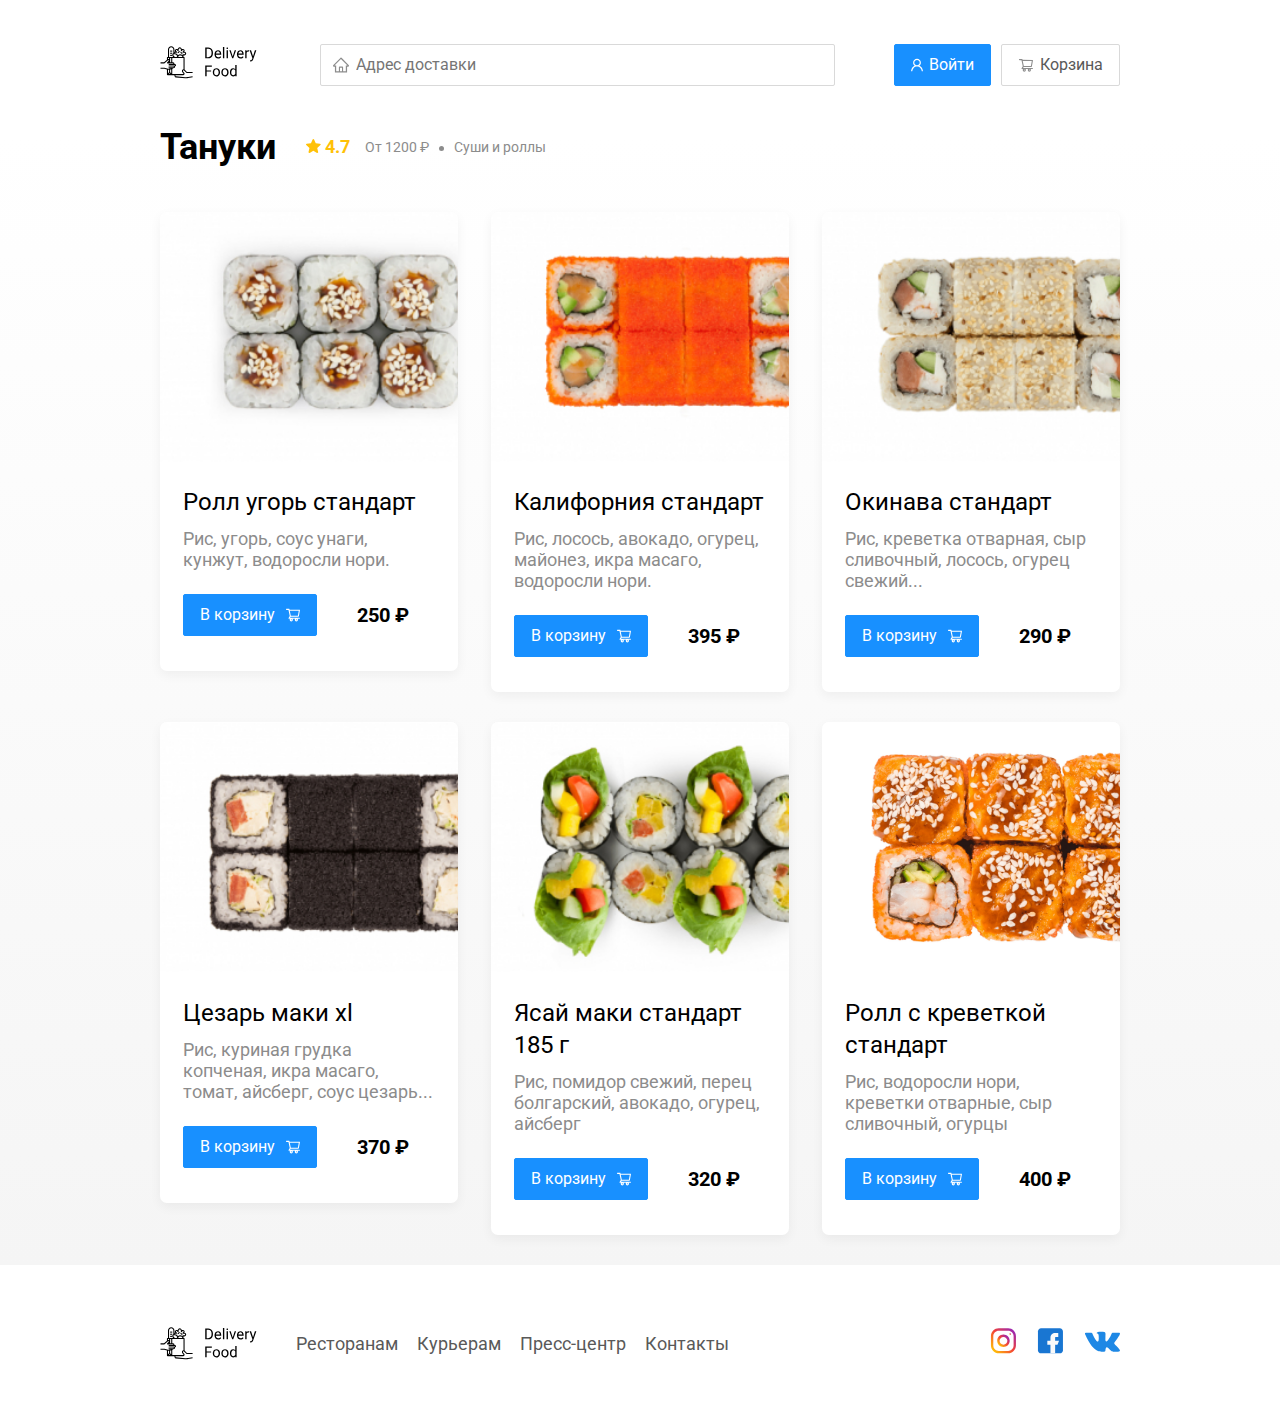
==== restaurant.html @ d9d1af6b "Add files via upload" ====
<!DOCTYPE html>
<html lang="ru">
<head>
    <meta charset="UTF-8">
    <meta name="viewport" content="width=device-width, initial-scale=1.0">
    <title>Тануки - доставка еды на дом</title>
    <link href="https://fonts.googleapis.com/css?family=Roboto:400,700&display=swap&subset=cyrillic" rel="stylesheet">
    <link rel="stylesheet" href="css/normalize.css">
    <link rel="stylesheet" href="css/animate.css">
    <link rel="stylesheet" href="css/style.css ">
</head>
<body>
    <div class="container">
        <header class="header">
            <a href="index.html" class="logo">
               <img src="img/logo.svg" alt="Logo"> 
            </a>
            <input type="text" class="input input-address" placeholder="Адрес доставки">
            <div class="buttons">
                <button class="button button-primary">
                    <img src="img/user.svg" alt="user" class="button-icon">
                    <span class="button-text">Войти</span>
                </button>
                <button class="button" id="cart-button">
                    <img src="img/shopping-card.svg" alt="shopping cart" class="button-icon">
                    <span class="button-text">Корзина</span>
                </button>
            </div>
        </header>
    </div>
    <!-- /.container -->

    <main class="main">
        <div class="container">    
            <section class="restaurants">
                <div class="section-heading">
                    <h2 class="section-title">Тануки</h2>
                    <div class="restaurant-info">
                        <div class="rating"><img src="img/rating.svg" alt="rating" class="rating-star"> 4.7</div>
                        <div class="price">От 1200 ₽</div>
                        <div class="category">Суши и роллы</div>
                    </div>
                    <!-- /.card-info -->
                </div>
                <div class="cards">
                    <div class="card wow fadeInUp" data-wow-delay="0.2s">
                        <img src="img/ygor.jpg" alt="image" class="card-image">
                        <div class="card-text">
                            <div class="card-heading">
                                <h3 class="card-title card-title-reg">Ролл угорь стандарт</h3>
                            </div>
                            <!-- /.card-heading -->
                            <div class="card-info">    
                                <div class="ingredients">Рис, угорь, соус унаги, кунжут, водоросли нори.</div>
                            </div>
                            <!-- /.card-info -->
                            <div class="card-buttons">
                                <button class="button button-primary">
                                    <span class="button-card-text">В корзину</span>
                                    <img src="img/shopping-card-white.svg" alt="shopping-cart" class="button-card-image">
                                </button>
                                <strong class="card-price-bold">250 ₽</strong>
                            </div>
                        </div>
                        <!-- /.card-text -->
                    </div>
                    <!-- /.card -->
    
                    <div class="card wow fadeInUp" data-wow-delay="0.4s">
                        <img src="img/kalifornia.jpg" alt="image" class="card-image">
                        <div class="card-text">
                            <div class="card-heading">
                                <h3 class="card-title card-title-reg">Калифорния стандарт</h3>
                            </div>
                            <!-- /.card-heading -->
                            <div class="card-info">    
                                <div class="ingredients">Рис, лосось, авокадо, огурец, майонез, икра масаго, водоросли нори.</div>
                            </div>
                            <!-- /.card-info -->
                            <div class="card-buttons">
                                <button class="button button-primary">
                                    <span class="button-card-text">В корзину</span>
                                    <img src="img/shopping-card-white.svg" alt="shopping-cart" class="button-card-image">
                                </button>
                                <strong class="card-price-bold">395 ₽</strong>
                            </div>
                        </div>
                        <!-- /.card-text -->
                    </div>
                    <!-- /.card -->
    
                    <div class="card wow fadeInUp" data-wow-delay="0.6s">
                        <img src="img/okinava.jpg" alt="image" class="card-image">
                        <div class="card-text">
                            <div class="card-heading">
                                <h3 class="card-title card-title-reg">Окинава стандарт</h3>
                            </div>
                            <!-- /.card-heading -->
                            <div class="card-info">    
                                <div class="ingredients"> Рис, креветка отварная, сыр сливочный, лосось, огурец свежий...</div>
                            </div>
                            <!-- /.card-info -->
                            <div class="card-buttons">
                                <button class="button button-primary">
                                    <span class="button-card-text">В корзину</span>
                                    <img src="img/shopping-card-white.svg" alt="shopping-cart" class="button-card-image">
                                </button>
                                <strong class="card-price-bold">290 ₽</strong>
                            </div>
                        </div>
                        <!-- /.card-text -->
                    </div>
                    <!-- /.card -->
    
                    <div class="card wow fadeInUp" data-wow-delay="0.2s">
                        <img src="img/cezar.jpg" alt="image" class="card-image">
                        <div class="card-text">
                            <div class="card-heading">
                                <h3 class="card-title card-title-reg">Цезарь маки хl</h3>
                            </div>
                            <!-- /.card-heading -->
                            <div class="card-info">    
                                <div class="ingredients">Рис, куриная грудка копченая, икра масаго, томат, айсберг, соус цезарь...</div>
                            </div>
                            <!-- /.card-info -->
                            <div class="card-buttons">
                                <button class="button button-primary">
                                    <span class="button-card-text">В корзину</span>
                                    <img src="img/shopping-card-white.svg" alt="shopping-cart" class="button-card-image">
                                </button>
                                <strong class="card-price-bold">370 ₽</strong>
                            </div>
                        </div>
                        <!-- /.card-text -->
                    </div>
                    <!-- /.card -->
    
                    <div class="card wow fadeInUp" data-wow-delay="0.4s">
                        <img src="img/iasai.jpg" alt="image" class="card-image">
                        <div class="card-text">
                            <div class="card-heading">
                                <h3 class="card-title card-title-reg">Ясай маки стандарт 185 г</h3>
                            </div>
                            <!-- /.card-heading -->
                            <div class="card-info">    
                                <div class="ingredients">Рис, помидор свежий, перец болгарский, авокадо, огурец, айсберг</div>
                            </div>
                            <!-- /.card-info -->
                            <div class="card-buttons">
                                <button class="button button-primary">
                                    <span class="button-card-text">В корзину</span>
                                    <img src="img/shopping-card-white.svg" alt="shopping-cart" class="button-card-image">
                                </button>
                                <strong class="card-price-bold">320 ₽</strong>
                            </div>
                        </div>
                        <!-- /.card-text -->
                    </div>
                    <!-- /.card -->
    
                    <div class="card wow fadeInUp" data-wow-delay="0.6s">
                        <img src="img/krivetka.jpg" alt="image" class="card-image">
                        <div class="card-text">
                            <div class="card-heading">
                                <h3 class="card-title card-title-reg">Ролл с креветкой стандарт</h3>
                            </div>
                            <!-- /.card-heading -->
                            <div class="card-info">    
                                <div class="ingredients">Рис, водоросли нори, креветки отварные, сыр сливочный, огурцы</div>
                            </div>
                            <!-- /.card-info -->
                            <div class="card-buttons">
                                <button class="button button-primary">
                                    <span class="button-card-text">В корзину</span>
                                    <img src="img/shopping-card-white.svg" alt="shopping-cart" class="button-card-image">
                                </button>
                                <strong class="card-price-bold">400 ₽</strong>
                            </div>
                        </div>
                        <!-- /.card-text -->
                    </div>
                    <!-- /.card -->
                </div>
                <!-- /.cards -->
            </section>
        </div>
        <!-- /.container -->
    </main>
    
    <footer class="footer">
        <div class="container">
            <div class="footer-block">
                <img src="img/logo.svg" alt="logo" class="logo footer-logo">
                <nav class="footer-nav">
                    <a href="#" class="footer-link">Ресторанам </a>
                    <a href="#" class="footer-link">Курьерам</a>
                    <a href="#" class="footer-link">Пресс-центр</a>
                    <a href="#" class="footer-link">Контакты</a>
                </nav>
                <div class="social-links">
                    <a href="#" class="social-link"><img src="img/instagram.svg" alt="instagram"></a>
                    <a href="#" class="social-link"><img src="img/fb.svg" alt="facebook"></a>
                    <a href="#" class="social-link"><img src="img/vk.svg" alt="vk"></a>
                </div>
                <!-- /.social-link -->
            </div>
            <!-- /.footer-block -->
        </div>
    </footer>

    <div class="modal">
        <div class="modal-dialog">
            <div class="modal-header">
                <h3 class="modal-title">Корзина</h3>
                <button class="close">&times;</button>
            </div>
            <!-- /. modal-header -->
            <div class="modal-body">
                <div class="food-row">
                    <span class="food-name">Ролл угорь стандарт</span>
                    <strong class="food-price">250 ₽</strong>
                    <div class="food-counter">
                        <button class="counter-button">-</button>
                        <span class="counter">1</span>
                        <button class="counter-button">+</button>
                    </div>
                </div>
                <!-- /.foods-row -->
                <div class="food-row">
                    <span class="food-name">Ролл угорь стандарт</span>
                    <strong class="food-price">250 ₽</strong>
                    <div class="food-counter">
                        <button class="counter-button">-</button>
                        <span class="counter">1</span>
                        <button class="counter-button">+</button>
                    </div>
                </div>
                <!-- /.foods-row -->
                <div class="food-row">
                    <span class="food-name">Ролл угорь стандарт</span>
                    <strong class="food-price">250 ₽</strong>
                    <div class="food-counter">
                        <button class="counter-button">-</button>
                        <span class="counter">1</span>
                        <button class="counter-button">+</button>
                    </div>
                </div>
                <!-- /.foods-row -->
                <div class="food-row">
                    <span class="food-name">Ролл угорь стандарт</span>
                    <strong class="food-price">250 ₽</strong>
                    <div class="food-counter">
                        <button class="counter-button">-</button>
                        <span class="counter">1</span>
                        <button class="counter-button">+</button>
                    </div>
                </div>
                <!-- /.foods-row -->
                <div class="food-row">
                    <span class="food-name">Ролл угорь стандарт</span>
                    <strong class="food-price">250 ₽</strong>
                    <div class="food-counter">
                        <button class="counter-button">-</button>
                        <span class="counter">1</span>
                        <button class="counter-button">+</button>
                    </div>
                </div>
                <!-- /.foods-row -->
            </div>
            <!-- /.modal-body -->
            <div class="modal-footer">
                <span class="modal-pricetag">1250 ₽</span>
                <div class="footer-buttons">
                    <button class="button button-primary">Оформить заказ</button>
                    <button class="button">Отмена</button>
                </div>
            </div>
            <!-- /.modal-footer -->
        </div>
    </div>
    <script src="js/wow.min.js"></script>
    <script src="js/main.js "></script>
</body>
</html>
---- css/style.css ----
* {
    box-sizing: border-box;
    margin: 0;
}

body {
    font-family: 'Roboto', sans-serif;
    padding-top: 44px;
}

.container {
    max-width: 1200px;
    margin: auto;
}

.header {
    display: flex;
    align-items: center;
    justify-content: space-between;
    margin-bottom: 40px;
}

.input {
    background: #FFFFFF;
    border: 1px solid #D9D9D9;
    border-radius: 2px;
    font-size: 16px;
    line-height: 24px;
    padding: 8px;
    padding-left: 35px;
    background-repeat: no-repeat;
    background-position: left 11px center;
}

.input-address {  
    flex: 0.8;
    background-image: url(../img/home.svg);
}

.input-search {
    width: 300px;
    background-image: url(../img/search.svg);
    margin-left: auto;
}

.buttons {
    display: flex;
    align-items: center;
}

.button {
    display: flex;
    align-items: center;
    padding: 8px 16px;
    background: #FFFFFF;
    border: 1px solid #D9D9D9;
    box-sizing: border-box;
    box-shadow: 0px 0px 2px rgba(0, 0, 0, 0.0015);
    border-radius: 2px;
    color: #595959;
    font-size: 16px;
    line-height: 24px;
}

.button-primary {
    background: #1890FF;
    border: 1px solid #1890FF;
    color: #fff;
    margin-right: 10px;
}

.button-icon {
    margin-right: 6px;
}

.button-card-text {
    margin-right: 10px;
}

.promo {
    box-shadow: 0px 7px 12px rgba(158, 158, 163, 0.1);
    background: #FFF1B8 url(../img/promo-image.png) no-repeat top right -100px / 800px;
    border-radius: 10px;
    padding: 68px 70px;
    margin-bottom: 56px;
}

.promo-title { 
    font-style: normal;
    font-weight: bold;
    font-size: 39px;
    line-height: 46px;
    color: #302C34;
}

.promo-text {
    font-style: normal;
    font-weight: normal;
    font-size: 24px;
    line-height: 28px;
    color: #302C34;
    max-width: 538px;
}

.main {  
    background: linear-gradient(180deg, rgba(245, 245, 245, 0) 1.04%, #F5F5F5 100%);
}

.section-heading {
    display: flex;
    align-items: center;
    margin-bottom: 44px;
}

.section-title {
    font-style: normal;
    font-weight: bold;
    font-size: 36px;
    line-height: 42px;
    margin: 0;
    color: #000000;
    margin-right: 30px;
}

.cards {
    display: flex;
    flex-wrap: wrap;
    justify-content: space-between;
    align-items: flex-start;
}

.card {
    background: #FFFFFF;
    box-shadow: 0px 4px 12px rgba(0, 0, 0, 0.05);
    border-radius: 7px;
    overflow: hidden;
    margin-bottom: 30px;
    flex-basis: 31%;
    text-decoration: none;
}

.card-image { 
    width: 384px;
    height: 250px;
    object-fit: cover;
}

.card-text {
    padding-top: 20px;
    padding-bottom: 35px;
    padding-left: 23px;
    padding-right: 23px;
}

.card-heading {
    display: flex;
    align-items: center;
    justify-content: space-between;
    margin-bottom: 10px;
}

.card-title {
    margin: 0;
    font-style: normal;
    font-weight: bold;
    font-size: 24px;
    line-height: 32px;
}

.card-title-reg {
    font-weight: normal;
    font-size: 24px;
    line-height: 32px;
}

.card-tag {
    font-style: normal;
    font-weight: normal;
    font-size: 12px;
    line-height: 20px;
    color: #ffffff;
    background: #262626;
    border-radius: 2px;
    padding: 1px 8px;
}

.card-info, .restaurant-info {
    display: flex;
    align-items: center;
    flex-wrap: wrap;
}

.card-buttons {
    display: flex;
    align-items: center;
    margin-top: 24px;
}

.card-price-bold {
    font-weight: bold;
    font-size: 20px;
    line-height: 32px;
    margin-left: 30px;
}

.rating {
    margin-right: 26px;
    color: #FFC107;
    font-style: normal;
    font-weight: bold;
    font-size: 18px;
    line-height: 32px;
}

.price, .category {
    color: #8C8C8C;
    font-style: normal;
    font-weight: normal;
    font-size: 18px;
    line-height: 32px;
}

.price {
    margin-right: 10px;
}

.ingredients {
    color: #8C8C8C;
    font-size: 18px;
    line-height: 21px;
}

.category {
    text-overflow: ellipsis;
    overflow: hidden;
    white-space: nowrap;
    max-width: 150px;
}

.price:after {
    content: "";
    width: 5px;
    height: 5px;
    background-color: #8C8C8C;
    display: inline-block;
    vertical-align: middle;
    border-radius: 50%;
    margin-left: 10px;
}

.footer {
    padding: 60px 0;
}

.footer-block {
    display: flex;
    align-items: center;
    justify-content: space-between;
}

.footer-nav {
    margin-right: auto;
    margin-left: 35px;
}

.footer-link {
    display: inline-block;
    color: #595959;
    font-style: normal;
    font-weight: normal;
    font-size: 18px;
    line-height: 21px;
    text-decoration: none;
}

.footer-link:not(:last-child) {
    margin-right: 15px;
}

.social-links {
    display: flex;
    align-items: center;
}

.social-link:not(:last-child) {
    margin-right: 21px;
}

.modal {
    position: fixed;
    left: 0;
    top: 0;
    width: 100%;
    height: 100%;
    background: rgba(0, 0, 0, 0.4);
    display: none;
}

.is-open {
    display: flex;
}

.modal-dialog {
    max-width: 780px;
    width: 95%;
    background: #FFFFFF;
    border-radius: 5px;
    margin: auto;
    padding: 40px 45px;
}

.modal-header {
    display: flex;
    align-items: center;
    justify-content: space-between;
    margin-bottom: 45px;
}

.modal-title {
    font-weight: bold;
    font-size: 36px;
    line-height: 42px;
    color: #000000;
}

.close {
    font-size: 36px;
    border: none;
    background-color: transparent;
}

.modal-body {
    margin-bottom: 52px;
}

.food-row {
    display: flex;
    align-items: flex-start;
    justify-content: space-between;
    padding-bottom: 8px;
    border-bottom: 1px solid #D9D9D9;
    margin-bottom: 15px;
}

.food-name {
    font-weight: normal;
    font-size: 18px;
    line-height: 32px;
}

.food-price {
    margin-left: auto;
    margin-right: 47px;
    font-weight: bold;
    font-size: 20px;
    line-height: 32px;
}

.food-counter {
    display: flex;
    align-items: center;
}

.counter-button {
    display: flex;
    align-items: center;
    justify-content: center;
    width: 39px;
    height: 32px;
    background: #FFFFFF;
    border: 1px solid #40A9FF;
    box-sizing: border-box;
    border-radius: 2px;
    font-weight: normal;
    font-size: 14px;
    line-height: 22px;
    color: #40A9FF;
}

.counter {
    font-size: 16px;
    line-height: 24px;
    margin-left: 13px;
    margin-right: 13px;
}

.modal-footer {
    display: flex;
    align-items: center;
    justify-content: space-between;
}

.footer-buttons {
    display: flex;
    align-items: center;
}

.modal-pricetag {
    background: #262626;
    border-radius: 5px;
    color: #FAFAFA;
    padding: 15px 20px;
}

@media (max-width: 1366px) {
    .container {
        max-width: 960px;
    }
    .promo {
        background-position: center right -300px;
        background-size: 750px;
    }
    .rating {
        margin-right: 15px;
    }
    .category, .price {
        font-size: 14px;
    }
}

@media (max-width: 992px) {
    .container {
        max-width: 750px;
    }
    .promo {
        padding: 50px;
        background-size: 500px;
        background-position: center right -200px;
    }
    .promo-text {
        font-size: 18px;
        max-width: 400px;
    }
    .card {
        flex-basis: 49%;
    }
    .footer-link {
        font-size: 16px;
    }
}
@media (max-width: 768px) {
    .container {
        max-width: 560px;
    }
    .card-info {
        flex-wrap: wrap;
    }
    .card .rating {
        flex-basis: 100%;
    }
    .card-title {
        font-size: 18px;
    }
    .promo {
        background-size: 400px;
    }
    .promo-title {
        font-size: 24px;
        line-height: 1.4;
    }
    .promo-text {
        margin-top: 0;
    }
}
@media (max-width: 578px) {
    .container {
        width: 90%;
    }
    .header {
        flex-wrap: wrap;
    }
    .input-address {
        margin-top: 20px;
        order: 5;
        flex: 1;
    }
    .promo {
        background-image: none;
    }
    .promo-title {
        margin-bottom: 10px;
    }
    .sectoin-title {
        font-size: 20px;
    }
    .card {
        flex-basis: 100%;
    }
    .card-image {
        width: 100%;
    }
    .footer {
        padding: 30px 0;
    }
    .footer-block {
        align-items: flex-start;
    }
    .footer-nav {
        margin-left: 0;
        margin-right: 0;
        order: 0;
        display: flex;
        flex-direction: column;
    }
    .footer-logo {
        margin-right: 15px;
        order: 1;
    }
    .social-links {
        order: 2;
    }
}
@media (max-width: 480px) {
    .button-text {
        display: none;
    }
    .button {
        min-height: 40px;
    }
    .button-icon {
        margin: 0;
    }
    .promo {
        padding: 20px;
    }
    .input-search {
        margin: 0;
    }
    .section-heading {
        flex-wrap: wrap;
    }
    .footer-block {
        flex-wrap: wrap;
        flex-direction: column;
        align-items: center;
    }
    .footer-logo {
        order: 0;
        margin-bottom: 20px;
    }
    .footer-nav {
        margin-bottom: 20px;
        text-align: center;
    }
    .footer-link:not(:last-child) {
        margin-right: 0;
    }
}
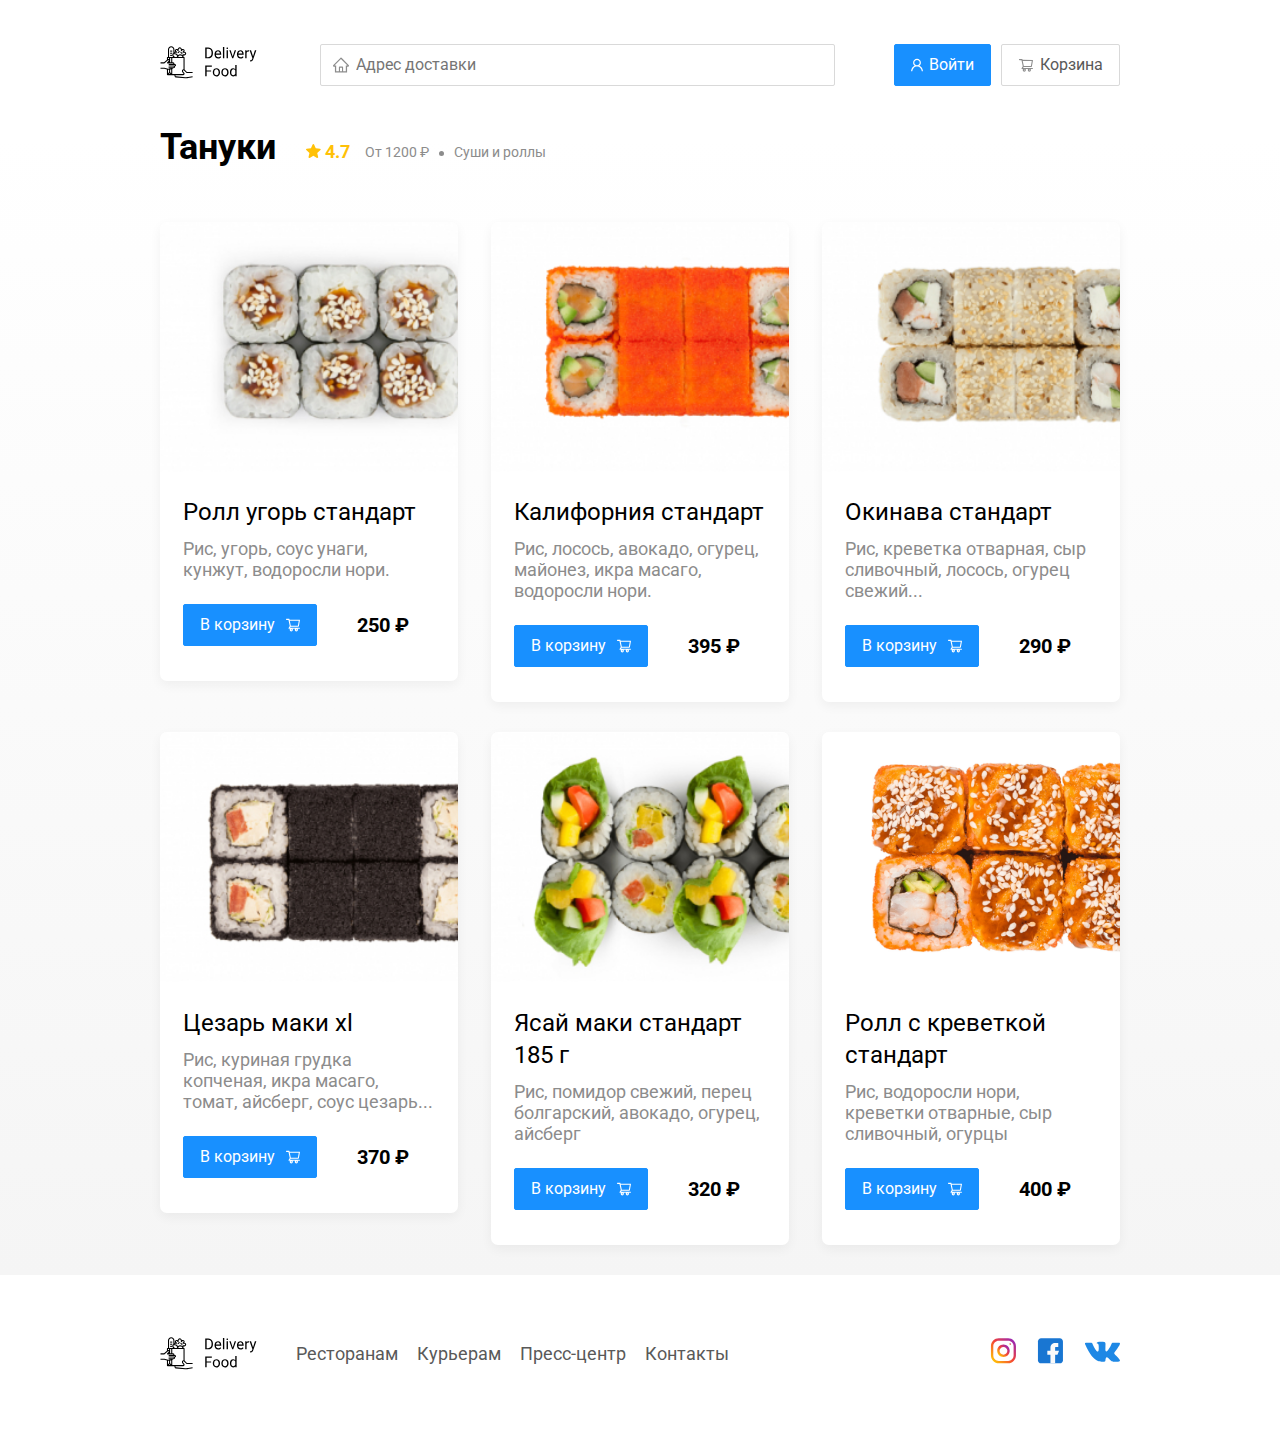
==== commit 5216fcba: "Add files via upload" ====
--- a/restaurant.html
+++ b/restaurant.html
@@ -218,50 +218,30 @@
             <div class="modal-body">
                 <div class="food-row">
                     <span class="food-name">Ролл угорь стандарт</span>
-                    <strong class="food-price">250 ₽</strong>
+                    <strong class="food-price">1000 ₽</strong>
                     <div class="food-counter">
                         <button class="counter-button">-</button>
-                        <span class="counter">1</span>
+                        <span class="counter">4</span>
+                        <button class="counter-button">+</button>
+                    </div>
+                </div>
+                <!-- /.foods-row -->
+                <div class="food-row">
+                    <span class="food-name">Ролл с креветкой стандарт</span>
+                    <strong class="food-price">3200 ₽</strong>
+                    <div class="food-counter">
+                        <button class="counter-button">-</button>
+                        <span class="counter">8</span>
                         <button class="counter-button">+</button>
                     </div>
                 </div>
                 <!-- /.foods-row -->
                 <div class="food-row">
                     <span class="food-name">Ролл угорь стандарт</span>
-                    <strong class="food-price">250 ₽</strong>
+                    <strong class="food-price">2030 ₽</strong>
                     <div class="food-counter">
                         <button class="counter-button">-</button>
-                        <span class="counter">1</span>
-                        <button class="counter-button">+</button>
-                    </div>
-                </div>
-                <!-- /.foods-row -->
-                <div class="food-row">
-                    <span class="food-name">Ролл угорь стандарт</span>
-                    <strong class="food-price">250 ₽</strong>
-                    <div class="food-counter">
-                        <button class="counter-button">-</button>
-                        <span class="counter">1</span>
-                        <button class="counter-button">+</button>
-                    </div>
-                </div>
-                <!-- /.foods-row -->
-                <div class="food-row">
-                    <span class="food-name">Ролл угорь стандарт</span>
-                    <strong class="food-price">250 ₽</strong>
-                    <div class="food-counter">
-                        <button class="counter-button">-</button>
-                        <span class="counter">1</span>
-                        <button class="counter-button">+</button>
-                    </div>
-                </div>
-                <!-- /.foods-row -->
-                <div class="food-row">
-                    <span class="food-name">Ролл угорь стандарт</span>
-                    <strong class="food-price">250 ₽</strong>
-                    <div class="food-counter">
-                        <button class="counter-button">-</button>
-                        <span class="counter">1</span>
+                        <span class="counter">7</span>
                         <button class="counter-button">+</button>
                     </div>
                 </div>
@@ -269,10 +249,10 @@
             </div>
             <!-- /.modal-body -->
             <div class="modal-footer">
-                <span class="modal-pricetag">1250 ₽</span>
+                <span class="modal-pricetag">6230 ₽</span>
                 <div class="footer-buttons">
                     <button class="button button-primary">Оформить заказ</button>
-                    <button class="button">Отмена</button>
+                    <button class="button modal-button-close">Отмена</button>
                 </div>
             </div>
             <!-- /.modal-footer -->
--- a/css/style.css
+++ b/css/style.css
@@ -120,6 +120,7 @@
     margin: 0;
     color: #000000;
     margin-right: 30px;
+    margin-bottom: 10px;
 }
 
 .cards {
@@ -545,5 +546,25 @@
     .footer-link:not(:last-child) {
         margin-right: 0;
     }
-}
-
+    .food-row {
+        flex-wrap: wrap;
+    }
+    .food-name {
+        width: 100%;
+    }
+    .food-price {
+        margin-left: 0;
+    }
+    .modal-dialog {
+        padding: 30px 45px;
+    }
+    .modal-button-close {
+        display: none;
+    }
+    .modal-footer {
+        flex-direction: column;
+    }
+    .modal-pricetag {
+        margin-bottom: 15px;
+    }
+}
